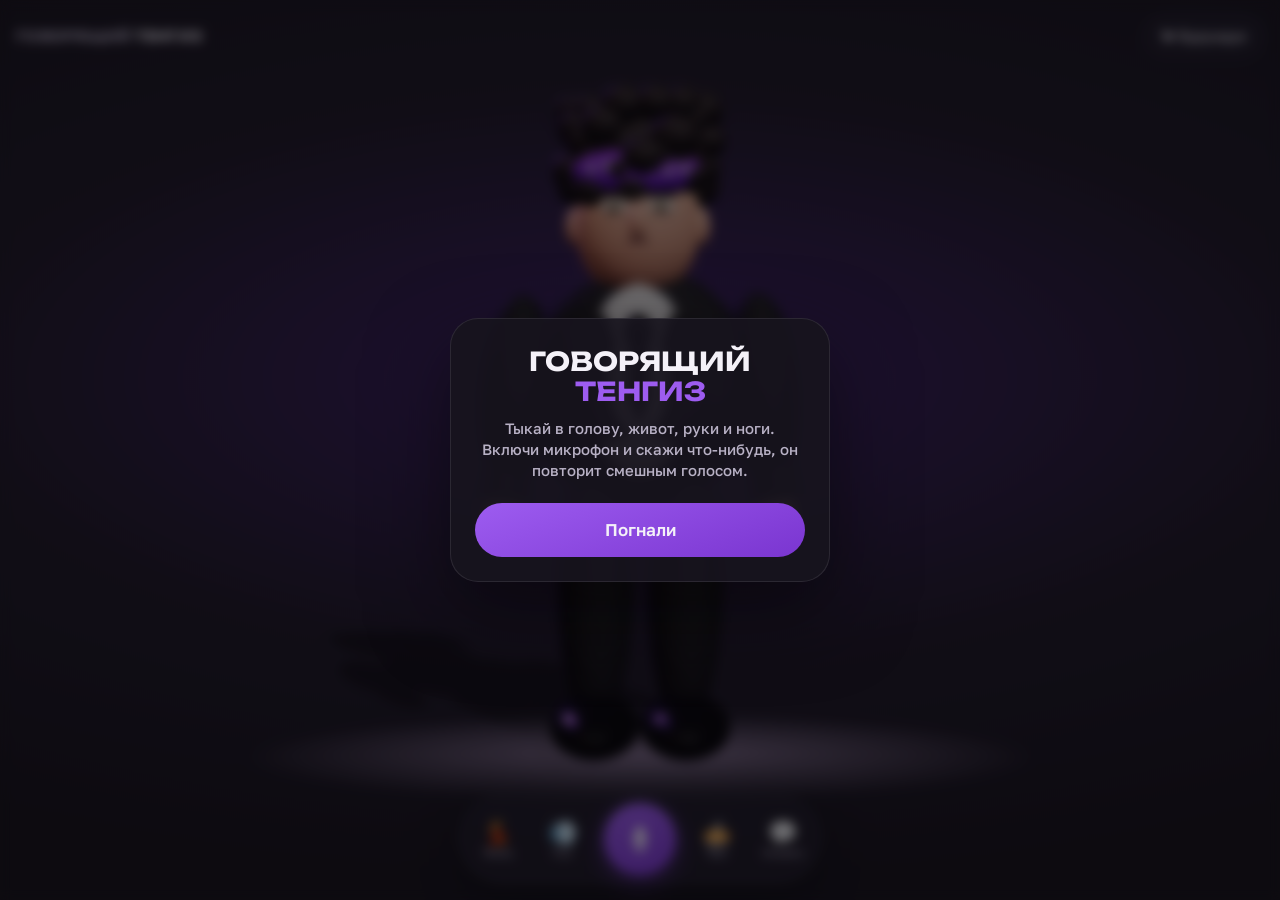
==== public/tengiz/index.html @ 5e7e6e60 "feat: игра «Говорящий Тенгиз» на /tengiz/ 3D-модель с шарнирами из деталей, реакции на тыки, танец, " ====
<!doctype html>
<html lang="ru">
<head>
<meta charset="utf-8">
<meta name="viewport" content="width=device-width, initial-scale=1, viewport-fit=cover, user-scalable=no">
<title>Говорящий Тенгиз</title>
<meta name="description" content="Тыкай, корми тортом и говори в микрофон — Тенгиз повторит смешным голосом.">
<meta name="theme-color" content="#121016">
<meta name="robots" content="noindex">
<link rel="icon" href="../favicon.svg" type="image/svg+xml">
<link rel="preconnect" href="https://fonts.googleapis.com">
<link rel="preconnect" href="https://fonts.gstatic.com" crossorigin>
<link rel="stylesheet" href="https://fonts.googleapis.com/css2?family=Golos+Text:wght@400;500;600&family=Unbounded:wght@700&display=swap">
<link rel="stylesheet" href="style.css">
<script type="importmap">{ "imports": { "three": "./vendor/three.module.min.js" } }</script>
</head>
<body>
<canvas id="scene" aria-label="Тенгиз. Тыкай в голову, живот, руки и ноги"></canvas>

<header class="top">
  <div class="logo">Говорящий <b>Тенгиз</b></div>
  <button class="chip" id="voice" type="button" aria-label="Сменить голос">🐿 Бурундук</button>
</header>

<div class="bubble" id="bubble" role="status" aria-live="polite" hidden></div>
<div class="listen" id="listen" hidden><i></i><span>Слушаю…</span></div>

<nav class="bar" aria-label="Действия">
  <button class="act" type="button" data-act="dance" aria-label="Танец"><span>💃</span><small>Танец</small></button>
  <button class="act" type="button" data-act="fart" aria-label="Пук"><span>💨</span><small>Пук</small></button>
  <button class="mic" id="mic" type="button" aria-pressed="false" aria-label="Говорить с Тенгизом">
    <svg viewBox="0 0 24 24" aria-hidden="true"><path d="M12 15a3.5 3.5 0 0 0 3.5-3.5v-6a3.5 3.5 0 1 0-7 0v6A3.5 3.5 0 0 0 12 15Zm6-3.5a1 1 0 1 0-2 0 4 4 0 0 1-8 0 1 1 0 1 0-2 0 6 6 0 0 0 5 5.9V20H8.5a1 1 0 1 0 0 2h7a1 1 0 1 0 0-2H13v-2.6a6 6 0 0 0 5-5.9Z"/></svg>
  </button>
  <button class="act" type="button" data-act="cake" aria-label="Торт в лицо"><span>🥧</span><small>Торт</small></button>
  <button class="act" type="button" id="typeBtn" aria-label="Написать, что сказать"><span>💬</span><small>Сказать</small></button>
</nav>

<form class="say" id="say" hidden>
  <input id="sayText" type="text" maxlength="160" placeholder="Что сказать Тенгизу?" autocomplete="off" enterkeyhint="send">
  <button type="submit">Сказать</button>
</form>

<div class="start" id="start">
  <div class="card">
    <h1>Говорящий<br><b>Тенгиз</b></h1>
    <p>Тыкай в голову, живот, руки и ноги. Включи микрофон и скажи что-нибудь, он повторит смешным голосом.</p>
    <button type="button" id="go" disabled>Загружаю…</button>
  </div>
</div>

<script type="module" src="game.js"></script>
</body>
</html>
---- public/tengiz/style.css ----
:root {
  --bg: #121016;
  --glow: #3a1d63;
  --purple: #7a35d0;
  --purple-hi: #9d5cf0;
  --skin: #f0b896;
  --ink: #f4f1f8;
  --muted: #b9b2c6;
  --glass: rgba(30, 27, 38, 0.72);
  --line: rgba(255, 255, 255, 0.09);
  --f-body: 'Golos Text', system-ui, -apple-system, 'Segoe UI', sans-serif;
  --f-brand: 'Unbounded', var(--f-body);
  --safe-b: env(safe-area-inset-bottom, 0px);
  --safe-t: env(safe-area-inset-top, 0px);
}

* { box-sizing: border-box; -webkit-tap-highlight-color: transparent; }

html, body {
  margin: 0;
  height: 100%;
  overflow: hidden;
  background: radial-gradient(120% 70% at 50% 42%, var(--glow) 0%, #1b1622 45%, var(--bg) 80%);
  color: var(--ink);
  font: 500 16px/1.4 var(--f-body);
  user-select: none;
  -webkit-user-select: none;
  touch-action: manipulation;
}

#scene { position: fixed; inset: 0; width: 100%; height: 100%; display: block; cursor: pointer; }

button { font: inherit; color: inherit; cursor: pointer; }

/* ── шапка ── */
.top {
  position: fixed; left: 0; right: 0; top: 0;
  display: flex; align-items: center; justify-content: space-between; gap: 12px;
  padding: calc(14px + var(--safe-t)) 16px 0;
  pointer-events: none;
}
.top > * { pointer-events: auto; }
.logo { font: 700 13px/1.1 var(--f-brand); letter-spacing: 0.02em; text-transform: uppercase; color: var(--muted); }
.logo b { color: var(--ink); }
.chip {
  min-height: 44px; padding: 0 16px; border-radius: 999px;
  border: 1px solid var(--line); background: var(--glass); backdrop-filter: blur(12px);
  font-size: 14px; white-space: nowrap;
}
.chip:active { transform: scale(0.96); }

/* ── нижняя панель ── */
.bar {
  position: fixed; left: 50%; bottom: calc(16px + var(--safe-b)); transform: translateX(-50%);
  display: flex; align-items: center; gap: 8px;
  padding: 8px; border-radius: 999px;
  background: var(--glass); border: 1px solid var(--line); backdrop-filter: blur(14px);
  box-shadow: 0 12px 40px rgba(0, 0, 0, 0.45);
}
.act {
  width: 58px; height: 58px; border: 0; border-radius: 50%; background: transparent;
  display: grid; place-items: center; align-content: center; gap: 1px;
  transition: background 0.2s, transform 0.15s;
}
.act span { font-size: 24px; line-height: 1; }
.act small { font-size: 10px; color: var(--muted); }
.act:hover { background: rgba(255, 255, 255, 0.06); }
.act:active { transform: scale(0.9); }
.act[aria-pressed='true'] { background: rgba(157, 92, 240, 0.22); }

.mic {
  width: 72px; height: 72px; margin: 0 4px; border: 0; border-radius: 50%;
  background: linear-gradient(160deg, var(--purple-hi), var(--purple));
  display: grid; place-items: center;
  box-shadow: 0 6px 22px rgba(122, 53, 208, 0.55), inset 0 1px 0 rgba(255, 255, 255, 0.3);
  transition: transform 0.15s, box-shadow 0.3s;
}
.mic svg { width: 30px; height: 30px; fill: #fff; }
.mic:active { transform: scale(0.92); }
.mic[aria-pressed='true'] { background: linear-gradient(160deg, #ff6b8b, #d93a62); box-shadow: 0 0 0 0 rgba(255, 90, 130, 0.6); animation: ring 1.6s infinite; }
@keyframes ring { 70% { box-shadow: 0 0 0 16px rgba(255, 90, 130, 0); } 100% { box-shadow: 0 0 0 0 rgba(255, 90, 130, 0); } }

/* ── поле «сказать» ── */
.say {
  position: fixed; left: 16px; right: 16px; bottom: calc(108px + var(--safe-b));
  max-width: 480px; margin: 0 auto;
  display: flex; gap: 8px; padding: 6px;
  border-radius: 999px; background: var(--glass); border: 1px solid var(--line); backdrop-filter: blur(14px);
}
.say[hidden] { display: none; }
.say input {
  flex: 1; min-width: 0; height: 44px; padding: 0 16px; border: 0; border-radius: 999px;
  background: rgba(255, 255, 255, 0.06); color: var(--ink); font: inherit; font-size: 16px; outline: none;
}
.say input::placeholder { color: var(--muted); }
.say button { height: 44px; padding: 0 18px; border: 0; border-radius: 999px; background: var(--purple); font-weight: 600; }

/* ── реплики ── */
.bubble {
  position: fixed; left: 0; top: 0; z-index: 2;
  max-width: min(260px, 70vw); padding: 10px 16px;
  border-radius: 18px 18px 18px 4px; background: #fff; color: #17121f;
  font-weight: 600; font-size: 16px; line-height: 1.25;
  box-shadow: 0 8px 30px rgba(0, 0, 0, 0.35);
  pointer-events: none; transform-origin: 0 100%;
  animation: pop 0.35s cubic-bezier(0.34, 1.5, 0.5, 1);
}
.bubble[hidden] { display: none; }
@keyframes pop { from { opacity: 0; scale: 0.5; } }

.listen {
  position: fixed; left: 50%; top: calc(72px + var(--safe-t)); transform: translateX(-50%);
  display: flex; align-items: center; gap: 8px; padding: 8px 14px; border-radius: 999px;
  background: var(--glass); border: 1px solid var(--line); font-size: 14px; color: var(--muted);
}
.listen[hidden] { display: none; }
.listen i { width: 10px; height: 10px; border-radius: 50%; background: #ff5a82; transition: transform 0.08s; }
.listen.rec span { color: var(--ink); }

/* ── старт ── */
.start {
  position: fixed; inset: 0; z-index: 5; display: grid; place-items: center; padding: 16px;
  background: rgba(10, 8, 14, 0.55); backdrop-filter: blur(6px);
  transition: opacity 0.4s;
}
.start.out { opacity: 0; pointer-events: none; }
.card {
  width: min(380px, 100%); padding: 28px 24px 24px; border-radius: 28px; text-align: center;
  background: rgba(24, 21, 31, 0.9); border: 1px solid var(--line);
  box-shadow: 0 30px 80px rgba(0, 0, 0, 0.5);
}
.card h1 { margin: 0 0 12px; font: 700 26px/1.15 var(--f-brand); text-transform: uppercase; }
.card h1 b { color: var(--purple-hi); }
.card p { margin: 0 0 22px; color: var(--muted); font-size: 15px; }
.card button {
  width: 100%; height: 54px; border: 0; border-radius: 999px;
  background: linear-gradient(160deg, var(--purple-hi), var(--purple)); font-weight: 600; font-size: 17px;
}
.card button:disabled { opacity: 0.6; cursor: wait; }

@media (max-width: 360px) {
  .act { width: 50px; height: 50px; }
  .mic { width: 64px; height: 64px; }
}
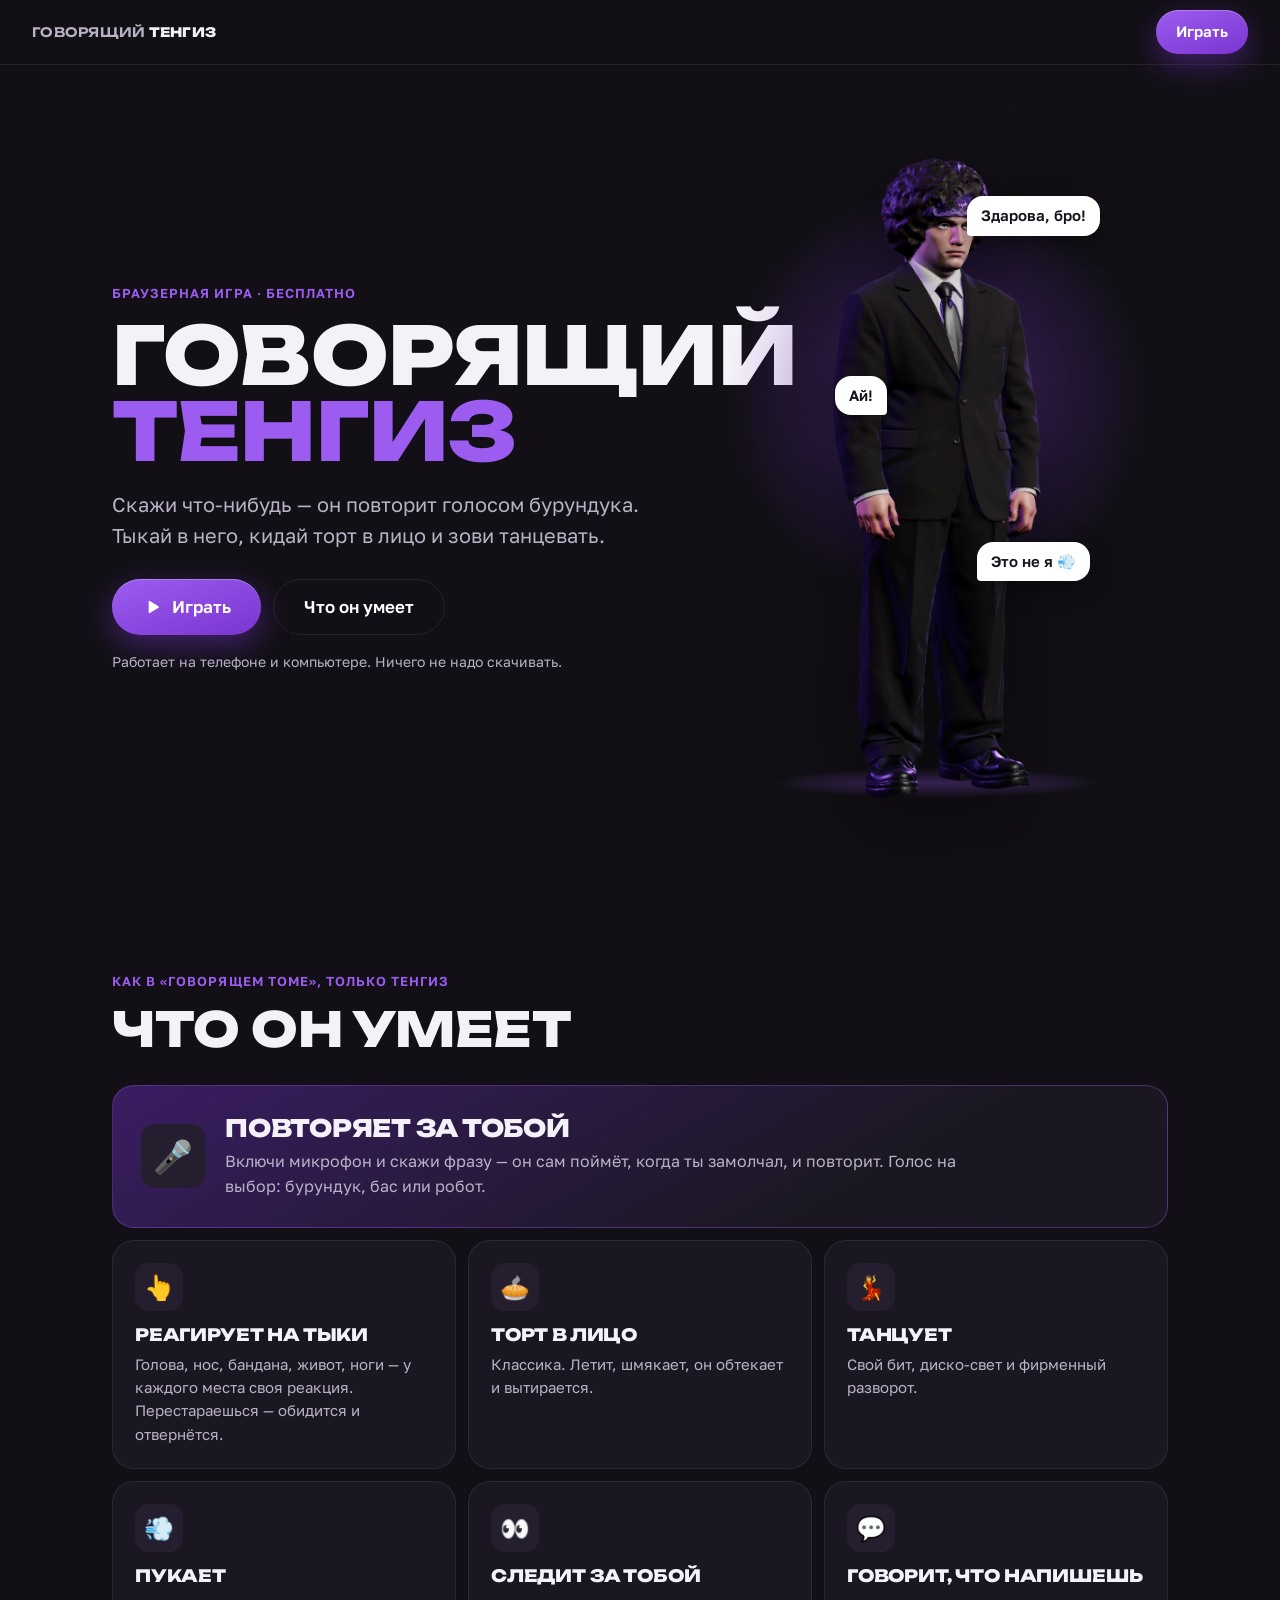
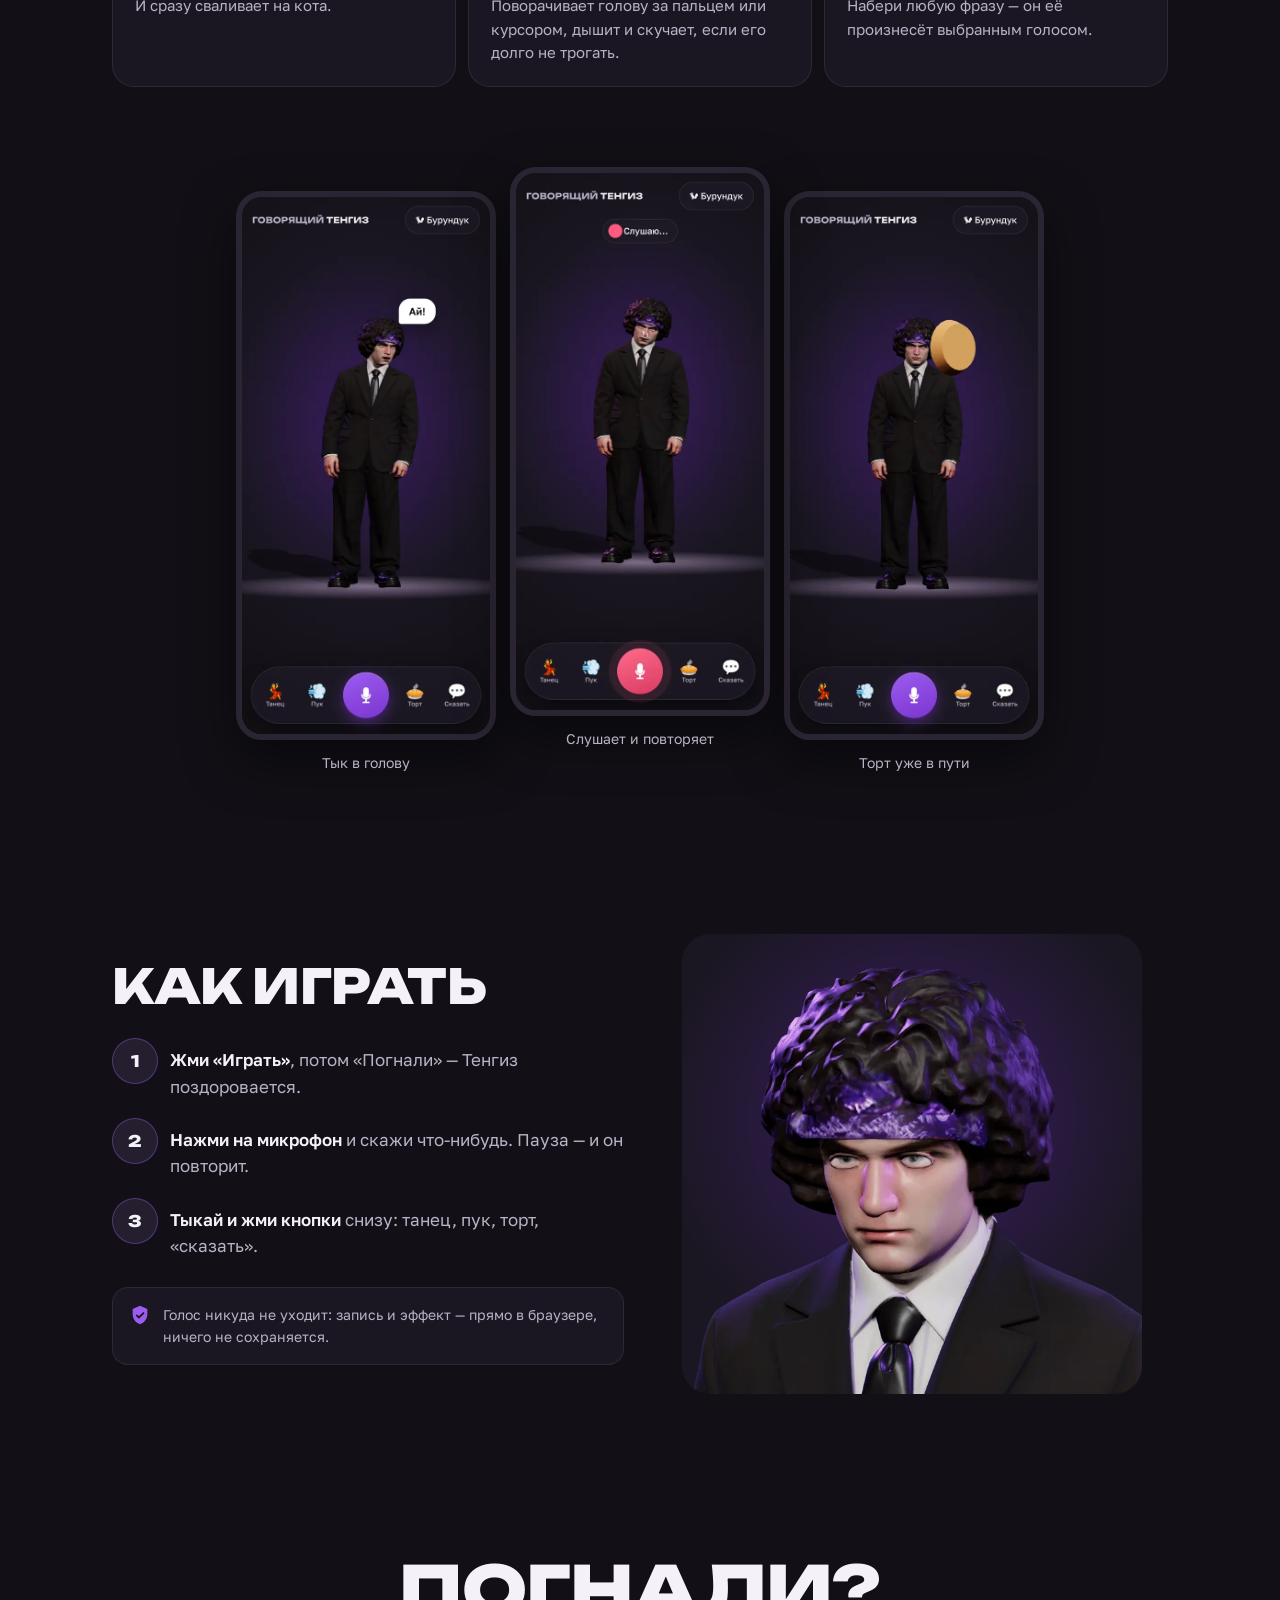
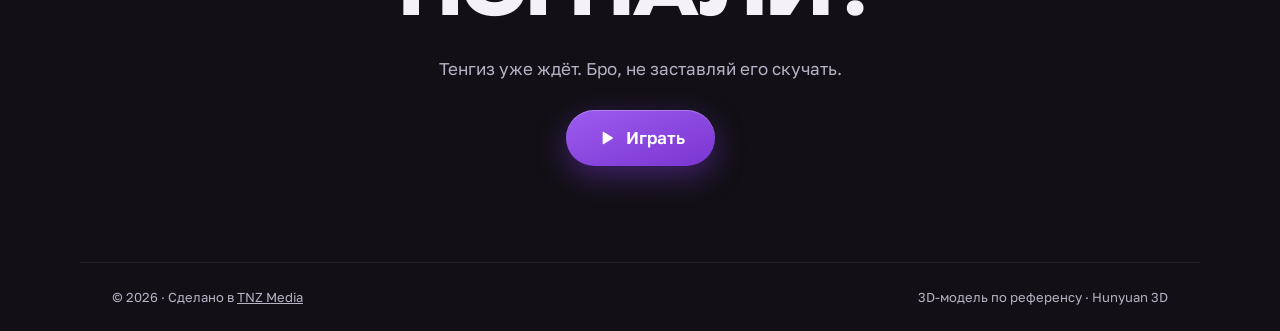
==== commit e972afa3: "feat: лендинг для «Говорящего Тенгиза», игра переехала на /tengiz/play/ Первый экран с рендером моде" ====
--- a/public/tengiz/index.html
+++ b/public/tengiz/index.html
@@ -2,52 +2,147 @@
 <html lang="ru">
 <head>
 <meta charset="utf-8">
-<meta name="viewport" content="width=device-width, initial-scale=1, viewport-fit=cover, user-scalable=no">
-<title>Говорящий Тенгиз</title>
-<meta name="description" content="Тыкай, корми тортом и говори в микрофон — Тенгиз повторит смешным голосом.">
+<meta name="viewport" content="width=device-width, initial-scale=1, viewport-fit=cover">
+<title>Говорящий Тенгиз — браузерная игра</title>
+<meta name="description" content="Скажи что-нибудь — Тенгиз повторит голосом бурундука. Тыкай, кидай торт в лицо, зови танцевать. Бесплатно, прямо в браузере.">
 <meta name="theme-color" content="#121016">
-<meta name="robots" content="noindex">
+<meta name="color-scheme" content="dark">
+<link rel="canonical" href="https://tengizka.github.io/tnzmedia/tengiz/">
+<meta property="og:type" content="website">
+<meta property="og:title" content="Говорящий Тенгиз">
+<meta property="og:description" content="Скажи что-нибудь — он повторит голосом бурундука. Тыкай, кидай торт, зови танцевать.">
+<meta property="og:image" content="https://tengizka.github.io/tnzmedia/tengiz/img/og.png">
+<meta property="og:url" content="https://tengizka.github.io/tnzmedia/tengiz/">
+<meta name="twitter:card" content="summary_large_image">
 <link rel="icon" href="../favicon.svg" type="image/svg+xml">
 <link rel="preconnect" href="https://fonts.googleapis.com">
 <link rel="preconnect" href="https://fonts.gstatic.com" crossorigin>
-<link rel="stylesheet" href="https://fonts.googleapis.com/css2?family=Golos+Text:wght@400;500;600&family=Unbounded:wght@700&display=swap">
-<link rel="stylesheet" href="style.css">
-<script type="importmap">{ "imports": { "three": "./vendor/three.module.min.js" } }</script>
+<link rel="stylesheet" href="https://fonts.googleapis.com/css2?family=Golos+Text:wght@400;500;600&family=Unbounded:wght@600;800&display=swap">
+<link rel="stylesheet" href="landing.css">
+<link rel="preload" as="image" href="img/tengiz.webp">
 </head>
 <body>
-<canvas id="scene" aria-label="Тенгиз. Тыкай в голову, живот, руки и ноги"></canvas>
+<a class="skip" href="#main">К содержимому</a>
 
 <header class="top">
-  <div class="logo">Говорящий <b>Тенгиз</b></div>
-  <button class="chip" id="voice" type="button" aria-label="Сменить голос">🐿 Бурундук</button>
+  <a class="brand" href="./" aria-label="Говорящий Тенгиз — на главную">Говорящий <b>Тенгиз</b></a>
+  <a class="btn btn-sm" href="play/">Играть</a>
 </header>
 
-<div class="bubble" id="bubble" role="status" aria-live="polite" hidden></div>
-<div class="listen" id="listen" hidden><i></i><span>Слушаю…</span></div>
+<main id="main">
+  <section class="hero">
+    <div class="hero-text">
+      <p class="kicker">Браузерная игра · бесплатно</p>
+      <h1>Говорящий <span>Тенгиз</span></h1>
+      <p class="lead">Скажи что-нибудь — он повторит голосом бурундука. Тыкай в него, кидай торт в лицо и зови танцевать.</p>
+      <div class="cta">
+        <a class="btn" href="play/">
+          <svg viewBox="0 0 24 24" aria-hidden="true"><path d="M8 5.6v12.8a1 1 0 0 0 1.5.86l10.2-6.4a1 1 0 0 0 0-1.72L9.5 4.74A1 1 0 0 0 8 5.6Z"/></svg>
+          Играть
+        </a>
+        <a class="btn btn-ghost" href="#features">Что он умеет</a>
+      </div>
+      <p class="note">Работает на телефоне и компьютере. Ничего не надо скачивать.</p>
+    </div>
 
-<nav class="bar" aria-label="Действия">
-  <button class="act" type="button" data-act="dance" aria-label="Танец"><span>💃</span><small>Танец</small></button>
-  <button class="act" type="button" data-act="fart" aria-label="Пук"><span>💨</span><small>Пук</small></button>
-  <button class="mic" id="mic" type="button" aria-pressed="false" aria-label="Говорить с Тенгизом">
-    <svg viewBox="0 0 24 24" aria-hidden="true"><path d="M12 15a3.5 3.5 0 0 0 3.5-3.5v-6a3.5 3.5 0 1 0-7 0v6A3.5 3.5 0 0 0 12 15Zm6-3.5a1 1 0 1 0-2 0 4 4 0 0 1-8 0 1 1 0 1 0-2 0 6 6 0 0 0 5 5.9V20H8.5a1 1 0 1 0 0 2h7a1 1 0 1 0 0-2H13v-2.6a6 6 0 0 0 5-5.9Z"/></svg>
-  </button>
-  <button class="act" type="button" data-act="cake" aria-label="Торт в лицо"><span>🥧</span><small>Торт</small></button>
-  <button class="act" type="button" id="typeBtn" aria-label="Написать, что сказать"><span>💬</span><small>Сказать</small></button>
-</nav>
+    <div class="hero-art" aria-hidden="true">
+      <div class="halo"></div>
+      <img src="img/tengiz.webp" width="473" height="1454" alt="">
+      <span class="say s1">Здарова, бро!</span>
+      <span class="say s2">Ай!</span>
+      <span class="say s3">Это не я 💨</span>
+    </div>
+  </section>
 
-<form class="say" id="say" hidden>
-  <input id="sayText" type="text" maxlength="160" placeholder="Что сказать Тенгизу?" autocomplete="off" enterkeyhint="send">
-  <button type="submit">Сказать</button>
-</form>
+  <section class="features" id="features" aria-labelledby="f-title">
+    <p class="kicker">Как в «Говорящем Томе», только Тенгиз</p>
+    <h2 id="f-title">Что он умеет</h2>
+    <ul class="grid">
+      <li class="card card-wide">
+        <span class="ico">🎤</span>
+        <h3>Повторяет за тобой</h3>
+        <p>Включи микрофон и скажи фразу — он сам поймёт, когда ты замолчал, и повторит. Голос на выбор: бурундук, бас или робот.</p>
+      </li>
+      <li class="card">
+        <span class="ico">👆</span>
+        <h3>Реагирует на тыки</h3>
+        <p>Голова, нос, бандана, живот, ноги — у каждого места своя реакция. Перестараешься — обидится и отвернётся.</p>
+      </li>
+      <li class="card">
+        <span class="ico">🥧</span>
+        <h3>Торт в лицо</h3>
+        <p>Классика. Летит, шмякает, он обтекает и вытирается.</p>
+      </li>
+      <li class="card">
+        <span class="ico">💃</span>
+        <h3>Танцует</h3>
+        <p>Свой бит, диско-свет и фирменный разворот.</p>
+      </li>
+      <li class="card">
+        <span class="ico">💨</span>
+        <h3>Пукает</h3>
+        <p>И сразу сваливает на кота.</p>
+      </li>
+      <li class="card">
+        <span class="ico">👀</span>
+        <h3>Следит за тобой</h3>
+        <p>Поворачивает голову за пальцем или курсором, дышит и скучает, если его долго не трогать.</p>
+      </li>
+      <li class="card">
+        <span class="ico">💬</span>
+        <h3>Говорит, что напишешь</h3>
+        <p>Набери любую фразу — он её произнесёт выбранным голосом.</p>
+      </li>
+    </ul>
+  </section>
 
-<div class="start" id="start">
-  <div class="card">
-    <h1>Говорящий<br><b>Тенгиз</b></h1>
-    <p>Тыкай в голову, живот, руки и ноги. Включи микрофон и скажи что-нибудь, он повторит смешным голосом.</p>
-    <button type="button" id="go" disabled>Загружаю…</button>
-  </div>
-</div>
+  <section class="shots" aria-labelledby="s-title">
+    <h2 id="s-title" class="visually-hidden">Кадры из игры</h2>
+    <div class="phones">
+      <figure class="phone">
+        <img src="img/shot-poke.webp" width="540" height="1169" loading="lazy" alt="Тенгиз после тыка в голову говорит «Ай!»">
+        <figcaption>Тык в голову</figcaption>
+      </figure>
+      <figure class="phone phone-mid">
+        <img src="img/shot-listen.webp" width="540" height="1169" loading="lazy" alt="Тенгиз слушает микрофон, сверху плашка «Слушаю…»">
+        <figcaption>Слушает и повторяет</figcaption>
+      </figure>
+      <figure class="phone">
+        <img src="img/shot-cake.webp" width="540" height="1169" loading="lazy" alt="В Тенгиза летит торт">
+        <figcaption>Торт уже в пути</figcaption>
+      </figure>
+    </div>
+  </section>
 
-<script type="module" src="game.js"></script>
+  <section class="how" aria-labelledby="h-title">
+    <div class="how-text">
+      <h2 id="h-title">Как играть</h2>
+      <ol class="steps">
+        <li><span><b>Жми «Играть»</b>, потом «Погнали» — Тенгиз поздоровается.</span></li>
+        <li><span><b>Нажми на микрофон</b> и скажи что-нибудь. Пауза — и он повторит.</span></li>
+        <li><span><b>Тыкай и жми кнопки</b> снизу: танец, пук, торт, «сказать».</span></li>
+      </ol>
+      <p class="private">
+        <svg viewBox="0 0 24 24" aria-hidden="true"><path d="M12 2 4 5.5v5.8c0 5 3.4 9.4 8 10.7 4.6-1.3 8-5.7 8-10.7V5.5L12 2Zm-1.2 14.2-3.5-3.5 1.4-1.4 2.1 2.1 4.8-4.8 1.4 1.4-6.2 6.2Z"/></svg>
+        Голос никуда не уходит: запись и эффект — прямо в браузере, ничего не сохраняется.
+      </p>
+    </div>
+    <img class="how-art" src="img/tengiz-head.webp" width="700" height="700" loading="lazy" alt="Тенгиз крупным планом: кудри, фиолетовая бандана, костюм">
+  </section>
+
+  <section class="final">
+    <h2>Погнали?</h2>
+    <p>Тенгиз уже ждёт. Бро, не заставляй его скучать.</p>
+    <a class="btn" href="play/">
+      <svg viewBox="0 0 24 24" aria-hidden="true"><path d="M8 5.6v12.8a1 1 0 0 0 1.5.86l10.2-6.4a1 1 0 0 0 0-1.72L9.5 4.74A1 1 0 0 0 8 5.6Z"/></svg>
+      Играть
+    </a>
+  </section>
+</main>
+
+<footer class="foot">
+  <span>© 2026 · Сделано в <a href="../">TNZ Media</a></span>
+  <span>3D-модель по референсу · Hunyuan 3D</span>
+</footer>
 </body>
 </html>
--- a/public/tengiz/landing.css
+++ b/public/tengiz/landing.css
@@ -0,0 +1,163 @@
+:root {
+  --bg: #121016;
+  --surface: #1b1722;
+  --raise: #241e2e;
+  --line: rgba(255, 255, 255, 0.08);
+  --purple: #7a35d0;
+  --purple-hi: #9d5cf0;
+  --ink: #f4f1f8;
+  --muted: #b9b2c6;
+  --f-body: 'Golos Text', system-ui, -apple-system, 'Segoe UI', sans-serif;
+  --f-brand: 'Unbounded', var(--f-body);
+  --gut: 16px;
+  --maxw: 1120px;
+  --safe-b: env(safe-area-inset-bottom, 0px);
+}
+
+* { box-sizing: border-box; }
+html { scroll-behavior: smooth; }
+body {
+  margin: 0;
+  background: var(--bg);
+  color: var(--ink);
+  font: 400 17px/1.55 var(--f-body);
+  overflow-x: hidden;
+  -webkit-font-smoothing: antialiased;
+}
+img { display: block; max-width: 100%; height: auto; }
+a { color: inherit; }
+h1, h2, h3 { margin: 0; font-family: var(--f-brand); font-weight: 800; letter-spacing: -0.01em; text-transform: uppercase; }
+p { margin: 0; }
+
+.skip { position: absolute; left: -999px; top: 8px; padding: 8px 14px; background: #fff; color: #111; border-radius: 8px; z-index: 10; }
+.skip:focus { left: 8px; }
+.visually-hidden { position: absolute; width: 1px; height: 1px; overflow: hidden; clip: rect(0 0 0 0); white-space: nowrap; }
+
+section { padding: 72px var(--gut); max-width: var(--maxw); margin: 0 auto; }
+
+.kicker { color: var(--purple-hi); font-weight: 600; font-size: 13px; letter-spacing: 0.08em; text-transform: uppercase; margin-bottom: 14px; }
+
+/* ── кнопки ── */
+.btn {
+  display: inline-flex; align-items: center; justify-content: center; gap: 10px;
+  min-height: 56px; padding: 0 30px; border-radius: 999px;
+  background: linear-gradient(160deg, var(--purple-hi), var(--purple));
+  color: #fff; text-decoration: none; font-weight: 600; font-size: 17px;
+  box-shadow: 0 10px 30px rgba(122, 53, 208, 0.45), inset 0 1px 0 rgba(255, 255, 255, 0.25);
+  transition: transform 0.2s cubic-bezier(0.34, 1.4, 0.5, 1), box-shadow 0.2s;
+}
+.btn svg { width: 20px; height: 20px; fill: currentColor; }
+.btn:hover { transform: translateY(-2px); box-shadow: 0 14px 36px rgba(122, 53, 208, 0.6), inset 0 1px 0 rgba(255, 255, 255, 0.25); }
+.btn:active { transform: scale(0.97); }
+.btn:focus-visible { outline: 3px solid #fff; outline-offset: 3px; }
+.btn-ghost { background: transparent; border: 1px solid var(--line); box-shadow: none; }
+.btn-ghost:hover { background: rgba(255, 255, 255, 0.05); box-shadow: none; }
+.btn-sm { min-height: 44px; padding: 0 20px; font-size: 15px; }
+
+/* ── шапка ── */
+.top {
+  position: sticky; top: 0; z-index: 5;
+  display: flex; align-items: center; justify-content: space-between;
+  padding: 10px var(--gut);
+  background: rgba(18, 16, 22, 0.72); backdrop-filter: blur(14px); -webkit-backdrop-filter: blur(14px);
+  border-bottom: 1px solid var(--line);
+}
+.brand { font: 600 13px/1 var(--f-brand); text-transform: uppercase; letter-spacing: 0.02em; color: var(--muted); text-decoration: none; }
+.brand b { color: var(--ink); font-weight: 800; }
+
+/* ── первый экран ── */
+.hero { display: grid; grid-template-columns: minmax(0, 1fr); gap: 28px; padding-top: 40px; padding-bottom: 32px; }
+.hero h1 { font-size: clamp(2rem, 10.2vw, 5rem); line-height: 0.95; }
+.hero h1 span { display: block; color: var(--purple-hi); }
+.lead { margin-top: 20px; font-size: clamp(1.05rem, 2.2vw, 1.25rem); color: var(--muted); max-width: 30em; }
+.cta { display: flex; flex-wrap: wrap; gap: 12px; margin-top: 28px; }
+.note { margin-top: 16px; font-size: 14px; color: var(--muted); }
+
+.hero-art { position: relative; height: min(118vw, 620px); display: flex; justify-content: center; }
+.hero-art img { height: 100%; width: auto; max-width: 100%; object-fit: contain; position: relative; z-index: 1; filter: drop-shadow(0 30px 40px rgba(0, 0, 0, 0.5)); }
+.halo {
+  position: absolute; width: 92%; aspect-ratio: 1; border-radius: 50%; top: 4%;
+  background: radial-gradient(circle, rgba(157, 92, 240, 0.5) 0%, rgba(122, 53, 208, 0.18) 45%, transparent 70%);
+}
+.hero-art::after {
+  content: ''; position: absolute; bottom: 0; width: 70%; height: 30px; border-radius: 50%;
+  background: radial-gradient(closest-side, rgba(157, 92, 240, 0.45), transparent);
+}
+.say {
+  position: absolute; z-index: 2; padding: 8px 14px; border-radius: 16px 16px 16px 4px;
+  background: #fff; color: #17121f; font-weight: 600; font-size: 15px; white-space: nowrap;
+  box-shadow: 0 8px 24px rgba(0, 0, 0, 0.35);
+  animation: float 4s ease-in-out infinite;
+}
+/* пузыри привязаны к центру фигуры, а не к краю колонки */
+.s1 { top: 6%; left: calc(50% + 30px); }
+.s2 { top: 34%; right: calc(50% + 50px); border-radius: 16px 16px 4px 16px; animation-delay: -1.3s; }
+.s3 { top: 60%; left: calc(50% + 40px); animation-delay: -2.6s; }
+@keyframes float { 50% { transform: translateY(-10px); } }
+
+/* ── что умеет ── */
+.features h2, .how h2 { font-size: clamp(1.9rem, 6vw, 3rem); line-height: 1; }
+.grid { list-style: none; padding: 0; margin: 32px 0 0; display: grid; gap: 12px; }
+.card { padding: 22px; border-radius: 22px; background: var(--surface); border: 1px solid var(--line); }
+.card h3 { font-size: 17px; line-height: 1.2; margin: 14px 0 8px; }
+.card p { color: var(--muted); font-size: 15px; }
+.ico { display: grid; place-items: center; width: 48px; height: 48px; border-radius: 14px; background: var(--raise); font-size: 24px; }
+.card-wide { background: linear-gradient(150deg, #3a1d63, var(--surface) 70%); border-color: rgba(157, 92, 240, 0.35); }
+
+/* ── кадры ── */
+.shots { padding-top: 24px; }
+.phones { display: flex; gap: 14px; overflow-x: auto; scroll-snap-type: x mandatory; padding: 8px 4px 16px; margin: 0 calc(var(--gut) * -1); padding-inline: var(--gut); scrollbar-width: none; }
+.phones::-webkit-scrollbar { display: none; }
+.phone { flex: 0 0 62%; margin: 0; scroll-snap-align: center; }
+.phone img { border-radius: 26px; border: 6px solid #2b2533; box-shadow: 0 20px 50px rgba(0, 0, 0, 0.5); }
+.phone figcaption { margin-top: 12px; text-align: center; font-size: 14px; color: var(--muted); }
+
+/* ── как играть ── */
+.how { display: grid; gap: 32px; align-items: center; }
+.steps { list-style: none; counter-reset: s; padding: 0; margin: 28px 0 0; display: grid; gap: 18px; }
+.steps li { counter-increment: s; display: grid; grid-template-columns: 44px 1fr; gap: 14px; align-items: start; color: var(--muted); }
+.steps li::before {
+  content: counter(s); display: grid; place-items: center; width: 44px; height: 44px; border-radius: 50%;
+  background: var(--raise); border: 1px solid rgba(157, 92, 240, 0.4); color: var(--ink); font: 800 16px/1 var(--f-brand);
+}
+.steps li > span { padding-top: 9px; }
+.steps b { color: var(--ink); font-weight: 600; }
+.private { display: flex; gap: 12px; align-items: flex-start; margin-top: 28px; padding: 16px; border-radius: 16px; background: var(--surface); border: 1px solid var(--line); font-size: 14px; color: var(--muted); }
+.private svg { flex: none; width: 22px; height: 22px; fill: var(--purple-hi); }
+.how-art { width: 100%; max-width: 460px; margin: 0 auto; border-radius: 28px; background: radial-gradient(circle at 50% 40%, #3a1d63, var(--surface) 70%); }
+
+/* ── финал ── */
+.final { text-align: center; padding-bottom: 96px; }
+.final h2 { font-size: clamp(2.2rem, 9vw, 4.2rem); }
+.final p { color: var(--muted); margin: 14px 0 28px; }
+
+.foot {
+  display: flex; flex-wrap: wrap; justify-content: space-between; gap: 8px;
+  max-width: var(--maxw); margin: 0 auto; padding: 24px var(--gut) calc(24px + var(--safe-b));
+  border-top: 1px solid var(--line); font-size: 13px; color: var(--muted);
+}
+
+/* ── шире ── */
+@media (min-width: 720px) {
+  :root { --gut: 32px; }
+  .grid { grid-template-columns: repeat(3, 1fr); }
+  .card-wide { grid-column: span 3; }
+  .phones { justify-content: center; overflow: visible; margin: 0; padding-inline: 0; }
+  .phone { flex: 0 1 260px; }
+  .phone-mid { transform: translateY(-24px); }
+}
+@media (min-width: 960px) {
+  .hero { grid-template-columns: minmax(0, 1.1fr) minmax(0, 0.9fr); align-items: center; min-height: calc(100vh - 66px); padding-top: 24px; }
+  .hero-art { height: 640px; }
+  .card-wide { display: grid; grid-template-columns: 64px 1fr; column-gap: 20px; align-items: center; padding: 28px; }
+  .card-wide .ico { width: 64px; height: 64px; font-size: 32px; grid-row: span 2; }
+  .card-wide h3 { font-size: 24px; margin: 0 0 6px; }
+  .card-wide p { font-size: 16px; max-width: 46em; }
+  .how { grid-template-columns: minmax(0, 1fr) minmax(0, 1fr); }
+}
+
+@media (prefers-reduced-motion: reduce) {
+  html { scroll-behavior: auto; }
+  .say { animation: none; }
+  .btn { transition: none; }
+}
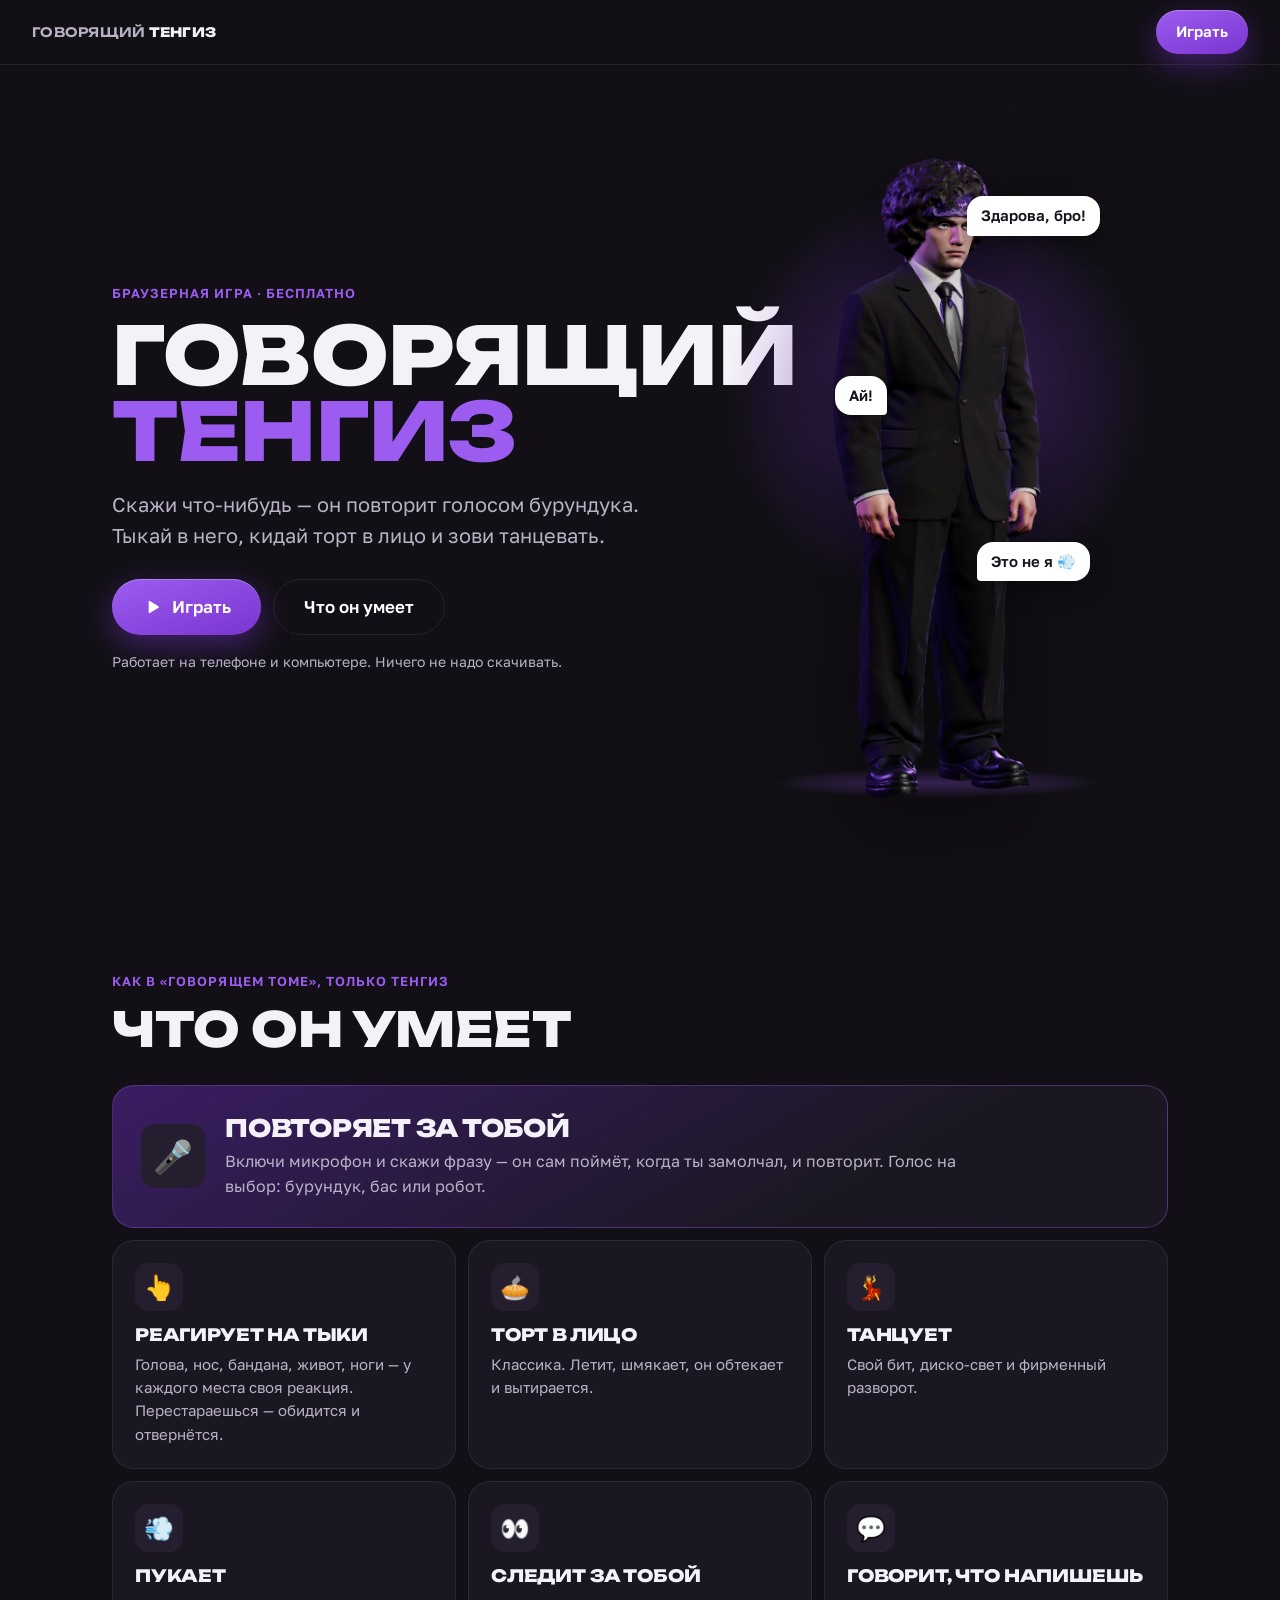
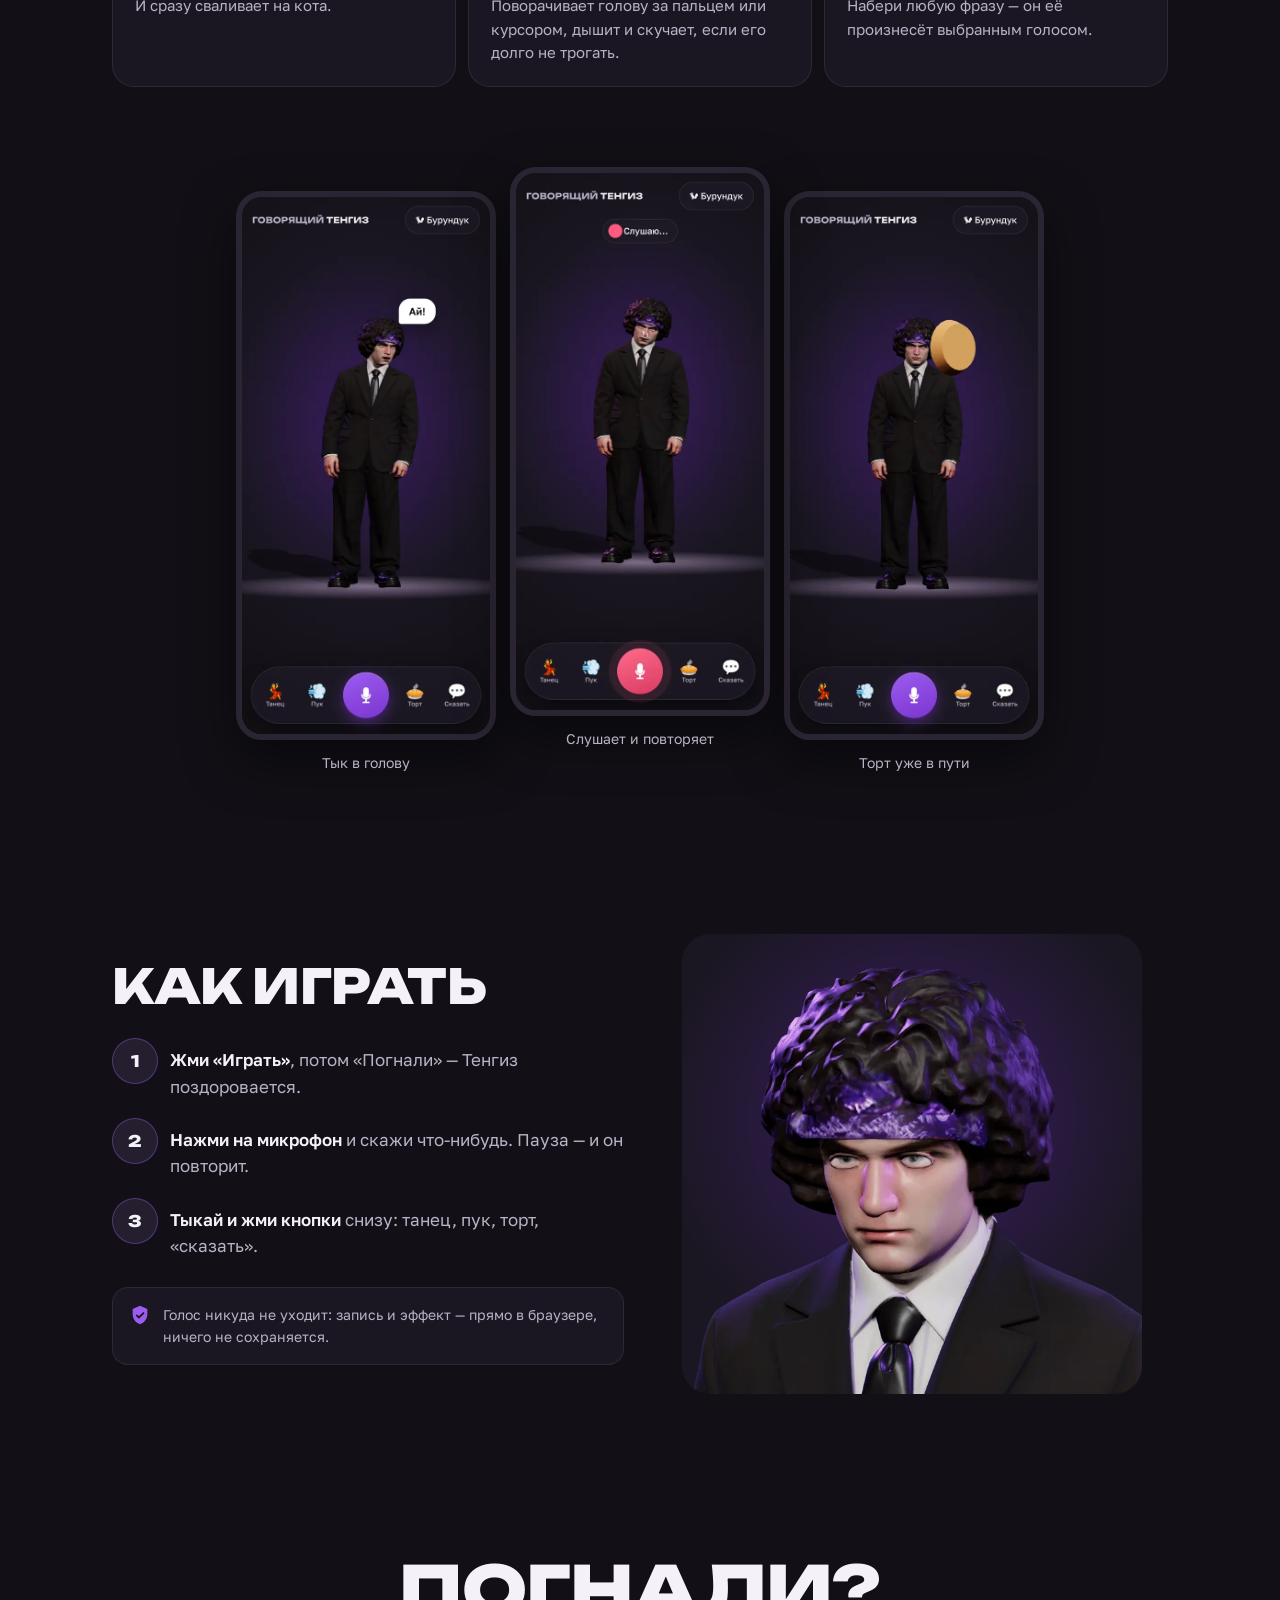
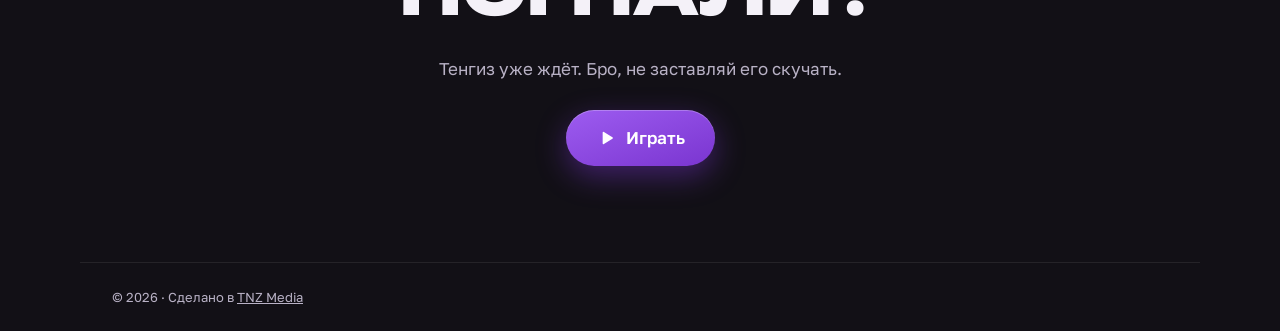
==== commit a4b1a86c: "Remove the Hunyuan 3D credit from the game The model was bought by the author; the landing footer, g" ====
--- a/public/tengiz/index.html
+++ b/public/tengiz/index.html
@@ -142,7 +142,6 @@
 
 <footer class="foot">
   <span>© 2026 · Сделано в <a href="../">TNZ Media</a></span>
-  <span>3D-модель по референсу · Hunyuan 3D</span>
 </footer>
 </body>
 </html>
